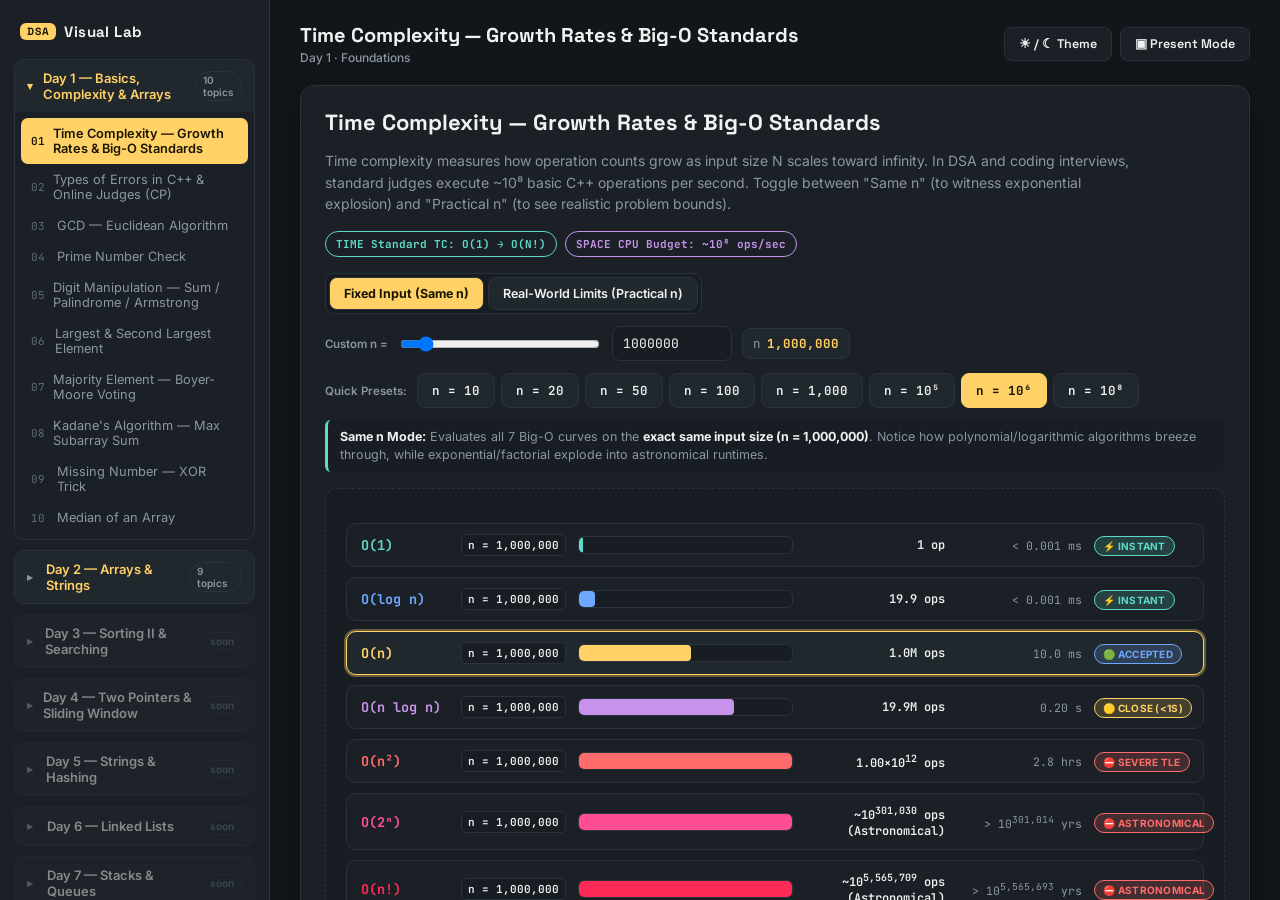
==== dsa-visualizer.html @ 207da567 "feat: Add Day 1 and Day 2 (Arrays & Strings) visualizers with expandable sidebar dropdowns" ====
<!DOCTYPE html>
<html lang="en" data-theme="dark">
<head>
  <meta charset="UTF-8">
  <meta name="viewport" content="width=device-width, initial-scale=1.0">
  <title>DSA LIVE — Classroom Visual Lab</title>
  <link rel="preconnect" href="https://fonts.googleapis.com">
  <link rel="preconnect" href="https://fonts.gstatic.com" crossorigin>
  <link href="https://fonts.googleapis.com/css2?family=Space+Grotesk:wght@500;600;700&family=Inter:wght@400;500;600;700&family=JetBrains+Mono:wght@400;500;700&display=swap" rel="stylesheet">
  <link rel="stylesheet" href="css/style.css">
</head>
<body>
  <div class="app" id="app">
    <aside class="sidebar" id="sidebar"></aside>
    <main class="main" id="main">
      <header class="topbar">
        <div>
          <h1 id="pageTitle">DSA LIVE</h1>
          <div class="path" id="pagePath">Day 1 · Time Complexity</div>
        </div>
        <div class="topbar-actions">
          <button class="mode-btn" id="themeBtn">☀ / ☾ Theme</button>
          <button class="mode-btn" id="presentBtn">▣ Present Mode</button>
        </div>
      </header>
      <section id="topicRoot"></section>
      <footer class="credits">DSA Visual Lab — expandable classroom tool · built for 9-day / 18-class DSA course</footer>
    </main>
  </div>

  <!-- Core Utilities -->
  <script src="js/utils.js"></script>

  <!-- Day 1 Topic Visualizers -->
  <script src="js/topics/day1/complexity.js"></script>
  <script src="js/topics/day1/errors.js"></script>
  <script src="js/topics/day1/gcd.js"></script>
  <script src="js/topics/day1/prime.js"></script>
  <script src="js/topics/day1/digits.js"></script>
  <script src="js/topics/day1/largest.js"></script>
  <script src="js/topics/day1/majority.js"></script>
  <script src="js/topics/day1/kadane.js"></script>
  <script src="js/topics/day1/missing.js"></script>
  <script src="js/topics/day1/median.js"></script>

  <!-- Day 2 Topic Visualizers -->
  <script src="js/topics/day2/rotate.js"></script>
  <script src="js/topics/day2/reverse.js"></script>
  <script src="js/topics/day2/palindrome.js"></script>
  <script src="js/topics/day2/anagram.js"></script>
  <script src="js/topics/day2/pangram.js"></script>
  <script src="js/topics/day2/isomorphic.js"></script>
  <script src="js/topics/day2/subarrays.js"></script>
  <script src="js/topics/day2/transpose.js"></script>
  <script src="js/topics/day2/set_zero.js"></script>

  <!-- Course Syllabus Registry -->
  <script src="js/days.js"></script>

  <!-- Application Bootstrap -->
  <script src="js/app.js"></script>

  <!-- Official Agentation (v3+ by Benji Taylor) Visual Feedback for AI Agents -->
  <div id="agentation-root"></div>
  <script type="module">
    import React from 'https://esm.sh/react@18.3.1';
    import { createRoot } from 'https://esm.sh/react-dom@18.3.1/client';
    import { Agentation } from 'https://esm.sh/agentation@3?deps=react@18.3.1,react-dom@18.3.1';

    const container = document.getElementById('agentation-root');
    if (container) {
      const root = createRoot(container);
      root.render(React.createElement(Agentation));
    }
  </script>
</body>
</html>
---- css/style.css ----
:root[data-theme="dark"] {
  --bg: #12161a;
  --panel: #1a2025;
  --panel-2: #20272d;
  --stage: #171d22;
  --border: #2a323a;
  --chalk: #eef2f0;
  --muted: #8b96a3;
  --muted-2: #5f6b78;
  --yellow: #ffd166;
  --yellow-ink: #1b1602;
  --teal: #5fd9c9;
  --teal-ink: #04211d;
  --coral: #ff6b6b;
  --coral-ink: #2a0808;
  --blue: #6ea8fe;
  --blue-ink: #081226;
  --purple: #c792ea;
  --purple-ink: #1c0a26;
  --shadow: 0 10px 30px rgba(0, 0, 0, 0.35);
}

:root[data-theme="light"] {
  --bg: #f6f4ee;
  --panel: #ffffff;
  --panel-2: #f1eee3;
  --stage: #fbfaf5;
  --border: #e1dcc9;
  --chalk: #20242a;
  --muted: #655e4d;
  --muted-2: #948c74;
  --yellow: #b5790a;
  --yellow-ink: #fff7e0;
  --teal: #0d8f7f;
  --teal-ink: #e3fbf6;
  --coral: #c4433f;
  --coral-ink: #fdeceb;
  --blue: #2f6fd6;
  --blue-ink: #eaf1ff;
  --purple: #7c48ab;
  --purple-ink: #f5ecfb;
  --shadow: 0 10px 24px rgba(90, 80, 50, 0.12);
}

* {
  box-sizing: border-box;
}

html, body {
  margin: 0;
  padding: 0;
}

body {
  background: var(--bg);
  color: var(--chalk);
  font-family: 'Inter', sans-serif;
  height: 100vh;
  overflow: hidden;
}

code, .mono, .var-v, .var-k, .box-val, .player-count {
  font-family: 'JetBrains Mono', monospace;
}

h1, h2, h3, .brand, .nav-title, .tab-btn, .mode-btn, .pbtn {
  font-family: 'Space Grotesk', sans-serif;
}

/* LAYOUT */
.app {
  display: grid;
  grid-template-columns: 270px 1fr;
  height: 100vh;
}

.app.present {
  grid-template-columns: 0px 1fr;
}

.sidebar {
  background: var(--panel);
  border-right: 1px solid var(--border);
  overflow-y: auto;
  padding: 18px 14px;
  transition: all .25s ease;
}

.app.present .sidebar {
  padding: 0;
  overflow: hidden;
  border-right: none;
}

.main {
  overflow-y: auto;
  padding: 22px 30px 60px;
}

.app.present .main {
  padding: 26px 6vw 60px;
}

.brand {
  font-size: 15px;
  font-weight: 700;
  letter-spacing: .4px;
  color: var(--chalk);
  margin: 4px 6px 18px;
  display: flex;
  align-items: center;
  gap: 8px;
}

.brand-badge {
  background: var(--yellow);
  color: var(--yellow-ink);
  font-size: 10.5px;
  font-weight: 800;
  padding: 2px 7px;
  border-radius: 6px;
  letter-spacing: .8px;
}

.day-block {
  margin-bottom: 10px;
  border: 1px solid var(--border);
  border-radius: 10px;
  overflow: hidden;
  transition: border-color .2s ease;
}

.day-head {
  display: flex;
  align-items: center;
  justify-content: space-between;
  padding: 10px 12px;
  background: var(--panel-2);
  cursor: pointer;
  font-size: 13px;
  font-weight: 600;
  user-select: none;
  transition: background .15s ease, color .15s ease;
}

.day-head:hover {
  background: color-mix(in srgb, var(--yellow) 10%, var(--panel-2));
}

.day-head-title {
  display: flex;
  align-items: center;
  gap: 8px;
}

.day-arrow {
  font-size: 11px;
  color: var(--muted);
  width: 12px;
  display: inline-block;
  transition: color .2s ease;
}

.day-head .badge {
  font-size: 10px;
  padding: 2px 7px;
  border-radius: 20px;
  border: 1px solid var(--border);
  color: var(--muted);
}

.day-block.locked .badge {
  color: var(--muted-2);
}

.day-block.active .day-head {
  color: var(--yellow);
}

.day-block.expanded .day-arrow {
  color: var(--yellow);
}

.day-block:not(.expanded) .topic-list {
  display: none;
}

.topic-list {
  list-style: none;
  margin: 0;
  padding: 6px;
}

.topic-list li {
  padding: 8px 10px;
  border-radius: 7px;
  font-size: 12.8px;
  color: var(--muted);
  cursor: pointer;
  display: flex;
  gap: 8px;
  align-items: center;
}

.topic-list li .num {
  color: var(--muted-2);
  font-family: 'JetBrains Mono', monospace;
  font-size: 11px;
  width: 18px;
}

.topic-list li:hover {
  background: var(--panel-2);
  color: var(--chalk);
}

.topic-list li.active {
  background: var(--yellow);
  color: var(--yellow-ink);
  font-weight: 600;
}

.topic-list li.active .num {
  color: var(--yellow-ink);
}

.day-block.locked {
  opacity: .5;
}

.day-block.locked .topic-list {
  display: none;
}

.day-block.locked .day-head {
  cursor: default;
}

.day-block.locked .day-head:hover {
  background: var(--panel-2);
}

/* TOP BAR */
.topbar {
  display: flex;
  align-items: center;
  justify-content: space-between;
  margin-bottom: 20px;
  gap: 14px;
  flex-wrap: wrap;
}

.topbar h1 {
  font-size: 20px;
  margin: 0;
  font-weight: 700;
}

.topbar .path {
  font-size: 12px;
  color: var(--muted);
  margin-top: 2px;
  font-weight: 500;
}

.topbar-actions {
  display: flex;
  gap: 8px;
}

.mode-btn {
  background: var(--panel);
  border: 1px solid var(--border);
  color: var(--chalk);
  padding: 8px 14px;
  border-radius: 8px;
  font-size: 12.5px;
  font-weight: 600;
  cursor: pointer;
}

.mode-btn.on {
  background: var(--yellow);
  color: var(--yellow-ink);
  border-color: var(--yellow);
}

.mode-btn:hover {
  border-color: var(--yellow);
}

/* TOPIC CARD */
.topic {
  background: var(--panel);
  border: 1px solid var(--border);
  border-radius: 14px;
  padding: 22px 24px;
  box-shadow: var(--shadow);
}

.topic h2 {
  margin: 0 0 4px;
  font-size: 22px;
}

.topic .intuition {
  color: var(--muted);
  font-size: 14px;
  max-width: 820px;
  line-height: 1.55;
  margin-bottom: 16px;
}

.complexity-row {
  display: flex;
  gap: 8px;
  margin-bottom: 16px;
  flex-wrap: wrap;
}

.chip {
  font-size: 11px;
  font-weight: 700;
  padding: 5px 10px;
  border-radius: 20px;
  border: 1px solid var(--border);
  color: var(--muted);
  font-family: 'JetBrains Mono', monospace;
}

.chip.time {
  color: var(--teal);
  border-color: var(--teal);
}

.chip.space {
  color: var(--purple);
  border-color: var(--purple);
}

/* CONTROLS */
.controls {
  display: flex;
  gap: 10px;
  flex-wrap: wrap;
  align-items: center;
  margin-bottom: 16px;
}

.controls input[type=text],
.controls input[type=number] {
  background: var(--stage);
  border: 1px solid var(--border);
  color: var(--chalk);
  padding: 8px 10px;
  border-radius: 8px;
  font-family: 'JetBrains Mono', monospace;
  font-size: 13px;
  width: 150px;
}

.controls .arr-input {
  width: 280px;
}

.controls select {
  background: var(--stage);
  border: 1px solid var(--border);
  color: var(--chalk);
  padding: 8px 10px;
  border-radius: 8px;
  font-size: 12.5px;
}

.controls button {
  background: var(--panel-2);
  border: 1px solid var(--border);
  color: var(--chalk);
  padding: 8px 14px;
  border-radius: 8px;
  font-size: 12.5px;
  font-weight: 600;
  cursor: pointer;
}

.controls button.primary {
  background: var(--teal);
  color: var(--teal-ink);
  border-color: var(--teal);
}

.controls button:hover {
  border-color: var(--yellow);
}

.controls label {
  font-size: 11.5px;
  color: var(--muted);
  font-weight: 600;
}

/* STAGE */
.stage {
  background: var(--stage);
  border: 1px dashed var(--border);
  border-radius: 12px;
  padding: 34px 20px;
  min-height: 190px;
  display: flex;
  flex-direction: column;
  align-items: center;
  justify-content: center;
  gap: 16px;
  margin-bottom: 14px;
}

.boxes {
  display: flex;
  gap: 10px;
  flex-wrap: wrap;
  justify-content: center;
}

.box {
  position: relative;
  min-width: 56px;
  height: 56px;
  border: 2px solid var(--border);
  border-radius: 10px;
  display: flex;
  align-items: center;
  justify-content: center;
  background: var(--panel);
  font-size: 17px;
  font-weight: 700;
  transition: all .25s ease;
}

.box .box-tag {
  position: absolute;
  top: -24px;
  left: 50%;
  transform: translateX(-50%);
  font-size: 11px;
  color: var(--yellow);
  font-weight: 700;
  white-space: nowrap;
}

.box.active {
  border-color: var(--yellow);
  box-shadow: 0 0 0 3px color-mix(in srgb, var(--yellow) 25%, transparent);
  transform: translateY(-3px);
}

.box.compare {
  border-color: var(--blue);
  color: var(--blue);
}

.box.good {
  border-color: var(--teal);
  background: var(--teal-ink);
  color: var(--teal);
}

.box.bad {
  border-color: var(--coral);
  background: var(--coral-ink);
  color: var(--coral);
}

.box.max {
  border-color: var(--yellow);
  background: var(--yellow-ink);
  color: var(--yellow);
}

.box.second {
  border-color: var(--purple);
  background: var(--purple-ink);
  color: var(--purple);
}

.box.dim {
  opacity: .35;
}

.box.range {
  border-style: dashed;
  border-color: var(--teal);
}

.equation {
  font-family: 'JetBrains Mono', monospace;
  font-size: 22px;
  display: flex;
  align-items: center;
  gap: 10px;
  flex-wrap: wrap;
  justify-content: center;
}

.equation .eq-box {
  min-width: 64px;
  padding: 10px 14px;
  border-radius: 10px;
  border: 2px solid var(--border);
  background: var(--panel);
  text-align: center;
}

.equation .op {
  color: var(--muted);
  font-size: 18px;
}

.equation .eq-box.hl {
  border-color: var(--yellow);
  color: var(--yellow);
}

.equation .eq-box.res {
  border-color: var(--teal);
  color: var(--teal);
}

.step-desc {
  font-size: 13.5px;
  color: var(--chalk);
  background: var(--panel-2);
  border-left: 3px solid var(--yellow);
  padding: 9px 14px;
  border-radius: 6px;
  max-width: 720px;
  text-align: center;
}

.decision {
  font-size: 13px;
  color: var(--muted);
  text-align: center;
}

.decision b {
  color: var(--chalk);
}

/* PLAYER */
.player {
  margin-bottom: 16px;
}

.player-row {
  display: flex;
  align-items: center;
  gap: 10px;
  background: var(--panel-2);
  border: 1px solid var(--border);
  border-radius: 10px;
  padding: 8px 12px;
  flex-wrap: wrap;
}

.pbtn {
  background: var(--panel);
  border: 1px solid var(--border);
  color: var(--chalk);
  width: 34px;
  height: 34px;
  border-radius: 8px;
  cursor: pointer;
  font-size: 13px;
}

.pbtn:hover {
  border-color: var(--yellow);
  color: var(--yellow);
}

.pbtn-play {
  width: 40px;
  background: var(--yellow);
  color: var(--yellow-ink);
  border-color: var(--yellow);
}

.player-progress {
  flex: 1;
  display: flex;
  align-items: center;
  gap: 10px;
  min-width: 160px;
}

.player-bar {
  flex: 1;
  height: 6px;
  background: var(--border);
  border-radius: 6px;
  overflow: hidden;
}

.player-fill {
  height: 100%;
  background: var(--yellow);
  width: 0%;
  transition: width .2s;
}

.player-count {
  font-size: 11.5px;
  color: var(--muted);
  white-space: nowrap;
}

.player-speed {
  display: flex;
  align-items: center;
  gap: 6px;
}

.player-speed label {
  font-size: 11px;
  color: var(--muted);
}

/* VARS */
.vars-panel {
  display: flex;
  gap: 8px;
  flex-wrap: wrap;
  margin-bottom: 16px;
}

.var-tag {
  background: var(--panel-2);
  border: 1px solid var(--border);
  border-radius: 8px;
  padding: 6px 10px;
  font-size: 12.5px;
  display: flex;
  gap: 6px;
}

.var-k {
  color: var(--muted);
}

.var-v {
  color: var(--yellow);
  font-weight: 700;
}

/* TABS */
.tabs {
  display: flex;
  gap: 6px;
  border-bottom: 1px solid var(--border);
  margin-bottom: 12px;
}

.tab-btn {
  background: none;
  border: none;
  color: var(--muted);
  padding: 9px 4px;
  font-size: 12.5px;
  font-weight: 600;
  cursor: pointer;
  border-bottom: 2px solid transparent;
  margin-right: 14px;
}

.tab-btn.active {
  color: var(--yellow);
  border-color: var(--yellow);
}

.tab-panel {
  display: none;
}

.tab-panel.active {
  display: block;
}

/* CODE PANELS & VS CODE THEME */
.code-wrap {
  position: relative;
  border: 1px solid var(--border);
  border-radius: 10px;
  overflow: hidden;
  box-shadow: 0 4px 16px rgba(0, 0, 0, 0.2);
}

.code-header {
  display: flex;
  justify-content: space-between;
  align-items: center;
  background: #181c20;
  padding: 8px 14px;
  border-bottom: 1px solid #282f38;
}

:root[data-theme="light"] .code-header {
  background: #24292e;
  border-bottom: 1px solid #373e47;
}

.code-lang-tag {
  font-size: 11.5px;
  font-family: 'JetBrains Mono', monospace;
  font-weight: 700;
  color: var(--muted);
  letter-spacing: .5px;
  display: flex;
  align-items: center;
  gap: 6px;
}

.code-lang-tag::before {
  content: "";
  display: inline-block;
  width: 7px;
  height: 7px;
  border-radius: 50%;
  background: var(--teal);
}

.copy-btn {
  background: #283038;
  border: 1px solid #3d4754;
  color: #c5d1de;
  font-size: 11px;
  font-family: 'Inter', sans-serif;
  font-weight: 600;
  padding: 4px 11px;
  border-radius: 6px;
  cursor: pointer;
  transition: all .15s ease;
}

.copy-btn:hover {
  color: var(--yellow);
  border-color: var(--yellow);
  background: #323d47;
}

.vscode-theme {
  background: #1a1e24 !important;
  color: #d4d4d4 !important;
  font-family: 'JetBrains Mono', monospace;
  padding: 16px 18px !important;
  font-size: 12.8px;
  line-height: 1.68;
  margin: 0;
  border: none !important;
  border-radius: 0 !important;
  overflow-x: auto;
}

:root[data-theme="light"] .vscode-theme {
  background: #1e242c !important;
  color: #e6edf3 !important;
}

.syn-comment { color: #6a9955; font-style: italic; }
.syn-string { color: #ce9178; }
.syn-type { color: #4ec9b0; font-weight: 600; }
.syn-kw { color: #c586c0; font-weight: 600; }
.syn-builtin { color: #4fc1ff; }
.syn-func { color: #dcdcaa; }
.syn-num { color: #b5cea8; }
.syn-op { color: #9cdcfe; }

pre {
  background: var(--stage);
  border: 1px solid var(--border);
  border-radius: 10px;
  padding: 16px;
  overflow-x: auto;
  font-size: 12.5px;
  line-height: 1.6;
  margin: 0;
}

.pseudo {
  white-space: pre-line;
  font-family: 'JetBrains Mono', monospace;
  font-size: 13px;
  line-height: 1.9;
  color: var(--chalk);
  background: var(--stage);
  padding: 16px 18px;
  border-radius: 10px;
  border: 1px solid var(--border);
}

/* TIME COMPLEXITY VISUALIZER & METRICS */
.cx-controls-group {
  display: flex;
  flex-direction: column;
  gap: 12px;
  width: 100%;
}

.cx-toolbar {
  display: flex;
  align-items: center;
  justify-content: space-between;
  gap: 12px;
  flex-wrap: wrap;
}

.cx-mode-toggle {
  display: inline-flex;
  background: var(--stage);
  border: 1px solid var(--border);
  border-radius: 8px;
  padding: 3px;
  gap: 4px;
}

.cx-mode-btn {
  background: none;
  border: none;
  color: var(--muted);
  font-family: 'Inter', sans-serif;
  font-size: 12px;
  font-weight: 600;
  padding: 5px 12px;
  border-radius: 6px;
  cursor: pointer;
  transition: all .15s ease;
}

.cx-mode-btn:hover {
  color: var(--chalk);
}

.cx-mode-btn.active {
  background: var(--yellow);
  color: var(--yellow-ink);
  font-weight: 700;
  box-shadow: 0 1px 4px rgba(0, 0, 0, 0.15);
}

.cx-presets {
  display: flex;
  align-items: center;
  gap: 6px;
  flex-wrap: wrap;
}

.cx-presets label {
  font-size: 11.5px;
  color: var(--muted);
  font-weight: 600;
  margin-right: 4px;
}

.preset-btn {
  background: var(--panel-2);
  border: 1px solid var(--border);
  color: var(--muted);
  font-family: 'JetBrains Mono', monospace;
  font-size: 11.5px;
  font-weight: 600;
  padding: 4px 10px;
  border-radius: 6px;
  cursor: pointer;
  transition: all .15s ease;
}

.preset-btn:hover {
  color: var(--chalk);
  border-color: var(--yellow);
}

.preset-btn.active {
  background: var(--yellow);
  color: var(--yellow-ink);
  border-color: var(--yellow);
  font-weight: 700;
}

.cx-mode-desc {
  font-size: 12.5px;
  color: var(--muted);
  background: var(--stage);
  border-left: 3px solid var(--teal);
  padding: 8px 12px;
  border-radius: 6px;
  line-height: 1.45;
}

.cx-mode-desc b {
  color: var(--chalk);
}

.cx-chart {
  width: 100%;
  max-width: 920px;
  display: flex;
  flex-direction: column;
  gap: 10px;
}

.cx-row {
  display: grid;
  grid-template-columns: 88px 105px 1fr 140px 125px 95px;
  align-items: center;
  gap: 12px;
  padding: 10px 14px;
  background: var(--panel);
  border: 1px solid var(--border);
  border-radius: 10px;
  cursor: pointer;
  transition: all .2s ease;
}

.cx-row:hover {
  border-color: var(--yellow);
  background: var(--panel-2);
}

.cx-row.selected {
  border-color: var(--yellow);
  box-shadow: 0 0 0 2px color-mix(in srgb, var(--yellow) 35%, transparent);
  background: var(--panel-2);
}

.cx-badge {
  font-family: 'JetBrains Mono', monospace;
  font-size: 13.5px;
  font-weight: 700;
}

.cx-n-tag {
  font-family: 'JetBrains Mono', monospace;
  font-size: 11px;
  font-weight: 600;
  color: var(--chalk);
  background: var(--stage);
  border: 1px solid var(--border);
  padding: 3px 6px;
  border-radius: 5px;
  white-space: nowrap;
  text-align: center;
}

.cx-bar-track {
  background: var(--stage);
  border-radius: 6px;
  height: 18px;
  overflow: hidden;
  border: 1px solid var(--border);
}

.cx-bar-fill {
  height: 100%;
  border-radius: 4px;
  transition: width .25s ease-out;
}

.cx-ops {
  text-align: right;
  font-family: 'JetBrains Mono', monospace;
  font-size: 12px;
  color: var(--chalk);
  font-weight: 600;
}

.cx-time {
  text-align: right;
  font-family: 'JetBrains Mono', monospace;
  font-size: 11.5px;
  color: var(--muted);
}

.cx-verdict {
  display: inline-flex;
  align-items: center;
  justify-content: center;
  font-size: 10px;
  font-weight: 700;
  padding: 3px 8px;
  border-radius: 12px;
  letter-spacing: .3px;
  text-transform: uppercase;
  white-space: nowrap;
}

.verdict-instant {
  background: color-mix(in srgb, var(--teal) 18%, transparent);
  color: var(--teal);
  border: 1px solid var(--teal);
}

.verdict-pass {
  background: color-mix(in srgb, var(--blue) 18%, transparent);
  color: var(--blue);
  border: 1px solid var(--blue);
}

.verdict-risky {
  background: color-mix(in srgb, var(--yellow) 18%, transparent);
  color: var(--yellow);
  border: 1px solid var(--yellow);
}

.verdict-tle {
  background: color-mix(in srgb, var(--coral) 18%, transparent);
  color: var(--coral);
  border: 1px solid var(--coral);
}

/* TC DEEP DIVE INSPECTOR */
.tc-inspector {
  margin-top: 16px;
  background: var(--panel-2);
  border: 1px solid var(--border);
  border-radius: 12px;
  padding: 20px 22px;
  max-width: 900px;
  width: 100%;
  box-sizing: border-box;
}

.tc-inspector-head {
  display: flex;
  align-items: center;
  justify-content: space-between;
  margin-bottom: 14px;
  flex-wrap: wrap;
  gap: 10px;
}

.tc-inspector-title {
  font-size: 17px;
  font-weight: 700;
  font-family: 'Space Grotesk', sans-serif;
  display: flex;
  align-items: center;
  gap: 10px;
}

.tc-inspector-tag {
  font-size: 11px;
  font-weight: 700;
  padding: 2px 8px;
  border-radius: 6px;
  background: var(--panel);
  border: 1px solid var(--border);
}

.tc-grid {
  display: grid;
  grid-template-columns: repeat(auto-fit, minmax(250px, 1fr));
  gap: 12px;
  margin-bottom: 14px;
}

.tc-card {
  background: var(--panel);
  border: 1px solid var(--border);
  border-radius: 9px;
  padding: 12px 14px;
}

.tc-card-label {
  font-size: 11px;
  font-weight: 700;
  color: var(--muted);
  text-transform: uppercase;
  letter-spacing: .5px;
  margin-bottom: 5px;
}

.tc-card-value {
  font-size: 13.5px;
  color: var(--chalk);
  line-height: 1.55;
}

.tc-card-value b {
  color: var(--yellow);
}

.tc-benchmarks {
  display: grid;
  grid-template-columns: repeat(auto-fit, minmax(170px, 1fr));
  gap: 10px;
  background: var(--stage);
  border: 1px solid var(--border);
  border-radius: 9px;
  padding: 12px 16px;
  margin-bottom: 14px;
}

.tc-bench-item {
  display: flex;
  flex-direction: column;
  gap: 3px;
}

.tc-bench-lbl {
  font-size: 11px;
  color: var(--muted);
}

.tc-bench-val {
  font-family: 'JetBrains Mono', monospace;
  font-size: 13.5px;
  font-weight: 700;
  color: var(--chalk);
}

/* CONSTRAINTS TABLE */
.tc-cheat-table {
  width: 100%;
  border-collapse: collapse;
  font-size: 13px;
  margin-top: 4px;
}

.tc-cheat-table th,
.tc-cheat-table td {
  padding: 10px 14px;
  text-align: left;
  border-bottom: 1px solid var(--border);
}

.tc-cheat-table th {
  background: var(--stage);
  color: var(--muted);
  font-size: 11.5px;
  text-transform: uppercase;
  letter-spacing: .5px;
  font-weight: 700;
}

.tc-cheat-table tr:hover td {
  background: var(--stage);
}

.tc-cheat-table code {
  font-size: 12.5px;
  font-weight: 700;
}

/* ERROR LAB & CP DEBUGGING STYLES */
.err-filter-bar {
  display: flex;
  gap: 6px;
  flex-wrap: wrap;
  margin-bottom: 12px;
}

.err-filter-btn {
  background: var(--panel-2);
  border: 1px solid var(--border);
  color: var(--muted);
  font-size: 11.5px;
  font-weight: 600;
  padding: 5px 11px;
  border-radius: 6px;
  cursor: pointer;
  transition: all .15s ease;
}

.err-filter-btn:hover {
  color: var(--chalk);
  border-color: var(--yellow);
}

.err-filter-btn.active {
  background: var(--yellow);
  color: var(--yellow-ink);
  border-color: var(--yellow);
  font-weight: 700;
}

.err-selector-grid {
  display: grid;
  grid-template-columns: repeat(auto-fill, minmax(210px, 1fr));
  gap: 10px;
  width: 100%;
  max-width: 920px;
  margin-bottom: 16px;
}

.err-card {
  background: var(--panel);
  border: 1px solid var(--border);
  border-radius: 9px;
  padding: 12px 14px;
  cursor: pointer;
  transition: all .2s ease;
  display: flex;
  flex-direction: column;
  gap: 6px;
}

.err-card:hover {
  border-color: var(--yellow);
  background: var(--panel-2);
  transform: translateY(-2px);
}

.err-card.active {
  border-color: var(--yellow);
  background: var(--panel-2);
  box-shadow: 0 0 0 2px color-mix(in srgb, var(--yellow) 35%, transparent);
}

.err-card-header {
  display: flex;
  align-items: center;
  justify-content: space-between;
  gap: 6px;
}

.err-tag-badge {
  font-size: 10px;
  font-weight: 700;
  padding: 2px 7px;
  border-radius: 10px;
  text-transform: uppercase;
  letter-spacing: .4px;
}

.err-tag-ce { background: color-mix(in srgb, var(--yellow) 20%, transparent); color: var(--yellow); border: 1px solid var(--yellow); }
.err-tag-re { background: color-mix(in srgb, var(--coral) 20%, transparent); color: var(--coral); border: 1px solid var(--coral); }
.err-tag-tle { background: color-mix(in srgb, var(--purple) 20%, transparent); color: var(--purple); border: 1px solid var(--purple); }
.err-tag-mle { background: color-mix(in srgb, var(--blue) 20%, transparent); color: var(--blue); border: 1px solid var(--blue); }
.err-tag-wa { background: color-mix(in srgb, var(--coral) 20%, transparent); color: var(--coral); border: 1px solid var(--coral); }

.err-card-title {
  font-size: 13px;
  font-weight: 700;
  color: var(--chalk);
}

.err-card-desc {
  font-size: 11.5px;
  color: var(--muted);
  line-height: 1.4;
}

.err-detail-box {
  background: var(--panel-2);
  border: 1px solid var(--border);
  border-radius: 12px;
  padding: 20px 22px;
  width: 100%;
  max-width: 920px;
  box-sizing: border-box;
}

.err-head {
  display: flex;
  align-items: center;
  justify-content: space-between;
  margin-bottom: 14px;
  flex-wrap: wrap;
  gap: 10px;
}

.err-title {
  font-size: 17px;
  font-weight: 700;
  font-family: 'Space Grotesk', sans-serif;
  display: flex;
  align-items: center;
  gap: 8px;
}

.err-code-split {
  display: grid;
  grid-template-columns: 1fr 1fr;
  gap: 12px;
  margin-bottom: 16px;
}

@media (max-width: 820px) {
  .err-code-split {
    grid-template-columns: 1fr;
  }
}

.err-terminal {
  background: #0d1117;
  border: 1px solid #30363d;
  border-radius: 9px;
  overflow: hidden;
  font-family: 'JetBrains Mono', monospace;
  font-size: 12px;
  margin-bottom: 16px;
}

.err-terminal-header {
  background: #161b22;
  padding: 8px 12px;
  display: flex;
  align-items: center;
  justify-content: space-between;
  border-bottom: 1px solid #30363d;
}

.err-terminal-dots {
  display: flex;
  gap: 6px;
}

.err-dot {
  width: 10px;
  height: 10px;
  border-radius: 50%;
}
.err-dot.red { background: #ff5f56; }
.err-dot.yellow { background: #ffbd2e; }
.err-dot.green { background: #27c93f; }

.err-terminal-body {
  padding: 14px 16px;
  color: #c9d1d9;
  line-height: 1.6;
  white-space: pre-wrap;
}

.err-terminal-body .term-err { color: #ff7b72; font-weight: 700; }
.err-terminal-body .term-warn { color: #d29922; }
.err-terminal-body .term-ok { color: #7ee787; font-weight: 700; }
.err-terminal-body .term-hint { color: #58a6ff; }
.err-terminal-body .term-dim { color: #8b949e; }

.err-actions {
  display: flex;
  gap: 10px;
  margin-bottom: 16px;
  flex-wrap: wrap;
}

.err-btn-sim {
  background: var(--coral-ink);
  color: var(--coral);
  border: 1px solid var(--coral);
  padding: 7px 14px;
  border-radius: 7px;
  font-size: 12.5px;
  font-weight: 600;
  cursor: pointer;
  transition: all .15s ease;
}

.err-btn-sim:hover {
  background: var(--coral);
  color: var(--coral-ink);
}

.err-btn-fix {
  background: var(--teal-ink);
  color: var(--teal);
  border: 1px solid var(--teal);
  padding: 7px 14px;
  border-radius: 7px;
  font-size: 12.5px;
  font-weight: 600;
  cursor: pointer;
  transition: all .15s ease;
}

.err-btn-fix:hover {
  background: var(--teal);
  color: var(--teal-ink);
}

@media (max-width: 768px) {
  .cx-row {
    grid-template-columns: 80px 85px 1fr 90px;
  }
  .cx-time, .cx-verdict {
    display: none;
  }
}

/* PRACTICE */
.practice-grid {
  display: grid;
  grid-template-columns: repeat(auto-fit, minmax(200px, 1fr));
  gap: 10px;
}

.practice-card {
  border: 1px solid var(--border);
  border-radius: 10px;
  padding: 12px 14px;
  background: var(--panel-2);
}

.practice-card .lvl {
  font-size: 10.5px;
  font-weight: 700;
  letter-spacing: .4px;
  padding: 2px 8px;
  border-radius: 20px;
  display: inline-block;
  margin-bottom: 6px;
}

.practice-grid {
  display: grid;
  grid-template-columns: repeat(auto-fill, minmax(280px, 1fr));
  gap: 14px;
  margin-top: 10px;
}

.practice-card {
  background: var(--stage);
  border: 1px solid var(--border);
  border-radius: 10px;
  padding: 14px 16px;
  display: flex;
  flex-direction: column;
  justify-content: space-between;
  transition: all 0.2s ease;
  position: relative;
  overflow: hidden;
}

.practice-card:hover {
  border-color: var(--yellow);
  transform: translateY(-2px);
  box-shadow: 0 6px 18px rgba(0,0,0,0.35);
}

.practice-card-top {
  display: flex;
  align-items: center;
  justify-content: space-between;
  gap: 8px;
  margin-bottom: 10px;
}

.practice-badge {
  font-size: 10.5px;
  font-weight: 700;
  padding: 3px 8px;
  border-radius: 20px;
  letter-spacing: 0.2px;
}

.practice-badge-batch {
  background: rgba(46, 213, 115, 0.15);
  color: #2ed573;
  border: 1px solid rgba(46, 213, 115, 0.35);
}

.practice-badge-gfg {
  background: rgba(84, 160, 255, 0.12);
  color: #54a0ff;
  border: 1px solid rgba(84, 160, 255, 0.25);
}

.lvl {
  font-size: 10px;
  font-weight: 800;
  padding: 2px 7px;
  border-radius: 4px;
  letter-spacing: 0.5px;
}

.lvl-basic, .lvl.basic {
  background: rgba(164, 176, 190, 0.15);
  color: #a4b0be;
  border: 1px solid #747d8c;
}

.lvl-easy, .lvl.easy {
  background: rgba(46, 213, 115, 0.15);
  color: #2ed573;
  border: 1px solid #2ed573;
}

.lvl-medium, .lvl.medium, .lvl.core {
  background: rgba(255, 177, 66, 0.15);
  color: #ffb142;
  border: 1px solid #ffb142;
}

.lvl-hard, .lvl.hard, .lvl.challenge {
  background: rgba(255, 82, 82, 0.15);
  color: #ff5252;
  border: 1px solid #ff5252;
}

.practice-title {
  color: var(--chalk);
  text-decoration: none;
  font-size: 14px;
  font-weight: 700;
  line-height: 1.35;
  display: flex;
  align-items: center;
  justify-content: space-between;
  gap: 8px;
  margin-bottom: 8px;
}

.practice-title:hover {
  color: var(--yellow);
}

.practice-title .ext-icon {
  opacity: 0.6;
  flex-shrink: 0;
  transition: opacity 0.15s;
}

.practice-title:hover .ext-icon {
  opacity: 1;
  stroke: var(--yellow);
}

.practice-card .co {
  font-size: 11.5px;
  color: var(--muted);
  line-height: 1.4;
  margin-top: 4px;
}

.practice-card .co b {
  color: var(--chalk);
  font-weight: 600;
}

.practice-hint {
  font-size: 11px;
  color: var(--yellow);
  background: rgba(255, 209, 102, 0.08);
  border-left: 2px solid var(--yellow);
  padding: 4px 8px;
  border-radius: 0 4px 4px 0;
  margin-top: 8px;
}

.ask-box {
  font-size: 13px;
  background: var(--panel-2);
  border: 1px dashed var(--border);
  border-radius: 8px;
  padding: 10px 14px;
  margin-top: 10px;
  color: var(--muted);
}

.ask-box b {
  color: var(--yellow);
}

footer.credits {
  text-align: center;
  color: var(--muted-2);
  font-size: 11px;
  margin-top: 24px;
}

::-webkit-scrollbar {
  width: 9px;
  height: 9px;
}

::-webkit-scrollbar-thumb {
  background: var(--border);
  border-radius: 10px;
}

/* MATRIX VISUALIZER STYLES */
.matrix-grid {
  display: flex;
  flex-direction: column;
  gap: 8px;
  align-items: center;
  justify-content: center;
}

.matrix-row {
  display: flex;
  gap: 8px;
  align-items: center;
  justify-content: center;
}

.matrix-cell {
  position: relative;
  width: 54px;
  height: 54px;
  border: 2px solid var(--border);
  border-radius: 9px;
  background: var(--panel);
  display: flex;
  align-items: center;
  justify-content: center;
  font-family: 'JetBrains Mono', monospace;
  font-size: 16px;
  font-weight: 700;
  color: var(--chalk);
  transition: all .2s ease;
}

.matrix-cell .matrix-pos {
  position: absolute;
  top: 3px;
  left: 4px;
  font-size: 9px;
  color: var(--muted-2);
  font-family: 'JetBrains Mono', monospace;
  font-weight: 500;
}

.matrix-cell.matrix-diag {
  border-color: var(--purple);
  background: color-mix(in srgb, var(--purple) 12%, var(--panel));
  color: var(--chalk);
}

.matrix-cell.matrix-active {
  border-color: var(--yellow);
  box-shadow: 0 0 0 3px color-mix(in srgb, var(--yellow) 25%, transparent);
  transform: translateY(-2px);
  color: var(--yellow);
}

.matrix-cell.matrix-compare {
  border-color: var(--blue);
  color: var(--blue);
}

.matrix-cell.matrix-good {
  border-color: var(--teal);
  background: var(--teal-ink);
  color: var(--teal);
}

.matrix-cell.matrix-zero {
  border-color: var(--coral);
  color: var(--coral);
}

.matrix-cell.matrix-marker-bin {
  border-style: dashed;
  border-color: var(--muted);
}

.matrix-cell.matrix-zero-marker {
  border-color: var(--yellow);
  background: var(--yellow-ink);
  color: var(--yellow);
  box-shadow: 0 0 0 2px var(--yellow);
}

.matrix-grid.interactive .matrix-cell {
  cursor: pointer;
}

.matrix-grid.interactive .matrix-cell:hover {
  border-color: var(--yellow);
  transform: scale(1.05);
}

@media (max-width: 880px) {
  .app {
    grid-template-columns: 1fr;
  }
  .sidebar {
    display: none;
  }
}
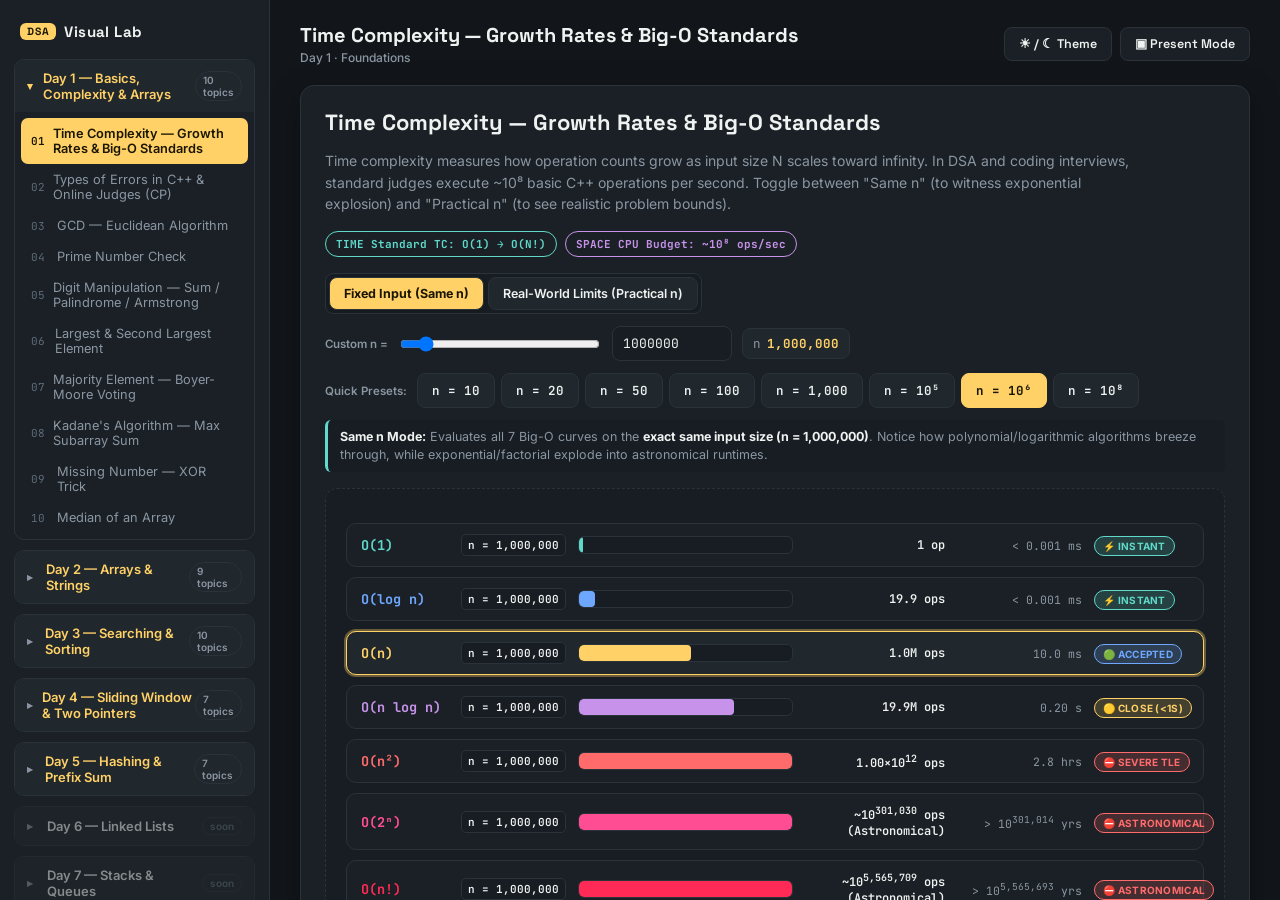
==== commit c91aeb96: "feat: Add Day 5 Hashing & Prefix Sum visualizers" ====
--- a/dsa-visualizer.html
+++ b/dsa-visualizer.html
@@ -54,23 +54,62 @@
   <script src="js/topics/day2/transpose.js"></script>
   <script src="js/topics/day2/set_zero.js"></script>
 
+  <!-- Day 3 Topic Visualizers -->
+  <script src="js/topics/day3/linear_search.js"></script>
+  <script src="js/topics/day3/binary_search.js"></script>
+  <script src="js/topics/day3/peak_element.js"></script>
+  <script src="js/topics/day3/count_occurrence.js"></script>
+  <script src="js/topics/day3/first_occurrence.js"></script>
+  <script src="js/topics/day3/last_occurrence.js"></script>
+  <script src="js/topics/day3/rotated_search.js"></script>
+  <script src="js/topics/day3/bubble_sort.js"></script>
+  <script src="js/topics/day3/selection_sort.js"></script>
+  <script src="js/topics/day3/insertion_sort.js"></script>
+
+  <!-- Day 4 Topic Visualizers -->
+  <script src="js/topics/day4/max_subarray_k.js"></script>
+  <script src="js/topics/day4/longest_distinct.js"></script>
+  <script src="js/topics/day4/count_distinct_window.js"></script>
+  <script src="js/topics/day4/fruit_basket.js"></script>
+  <script src="js/topics/day4/container_water.js"></script>
+  <script src="js/topics/day4/sort_01.js"></script>
+  <script src="js/topics/day4/two_sum_sorted.js"></script>
+
+  <!-- Day 5 Topic Visualizers -->
+  <script src="js/topics/day5/prefix_sum.js"></script>
+  <script src="js/topics/day5/max_freq_char.js"></script>
+  <script src="js/topics/day5/two_sum.js"></script>
+  <script src="js/topics/day5/first_duplicate.js"></script>
+  <script src="js/topics/day5/subarray_sum_k.js"></script>
+  <script src="js/topics/day5/subarray_div_k.js"></script>
+  <script src="js/topics/day5/count_nice_subarrays.js"></script>
+
   <!-- Course Syllabus Registry -->
   <script src="js/days.js"></script>
 
   <!-- Application Bootstrap -->
   <script src="js/app.js"></script>
 
-  <!-- Official Agentation (v3+ by Benji Taylor) Visual Feedback for AI Agents -->
-  <div id="agentation-root"></div>
+  <!-- Agentation Visual Feedback (Development Only — Never loads or runs in Production) -->
   <script type="module">
-    import React from 'https://esm.sh/react@18.3.1';
-    import { createRoot } from 'https://esm.sh/react-dom@18.3.1/client';
-    import { Agentation } from 'https://esm.sh/agentation@3?deps=react@18.3.1,react-dom@18.3.1';
-
-    const container = document.getElementById('agentation-root');
-    if (container) {
-      const root = createRoot(container);
-      root.render(React.createElement(Agentation));
+    if (typeof window !== 'undefined' && (window.location.hostname === 'localhost' || window.location.hostname === '127.0.0.1')) {
+      Promise.all([
+        import('https://esm.sh/react@18.3.1'),
+        import('https://esm.sh/react-dom@18.3.1/client'),
+        import('https://esm.sh/agentation@3?deps=react@18.3.1,react-dom@18.3.1')
+      ]).then(([ReactModule, ReactDOMClient, AgentationModule]) => {
+        const React = ReactModule.default || ReactModule;
+        const { createRoot } = ReactDOMClient;
+        const { Agentation } = AgentationModule;
+        
+        let container = document.getElementById('agentation-root');
+        if (!container) {
+          container = document.createElement('div');
+          container.id = 'agentation-root';
+          document.body.appendChild(container);
+        }
+        createRoot(container).render(React.createElement(Agentation));
+      }).catch(() => {});
     }
   </script>
 </body>
--- a/css/style.css
+++ b/css/style.css
@@ -1536,6 +1536,17 @@
   font-weight: 600;
 }
 
+.practice-statement {
+  font-size: 12px;
+  color: var(--muted);
+  line-height: 1.55;
+  background: rgba(255, 255, 255, 0.03);
+  border-left: 2px solid var(--border);
+  padding: 6px 10px;
+  border-radius: 0 6px 6px 0;
+  margin: 6px 0 4px;
+}
+
 .practice-hint {
   font-size: 11px;
   color: var(--yellow);
